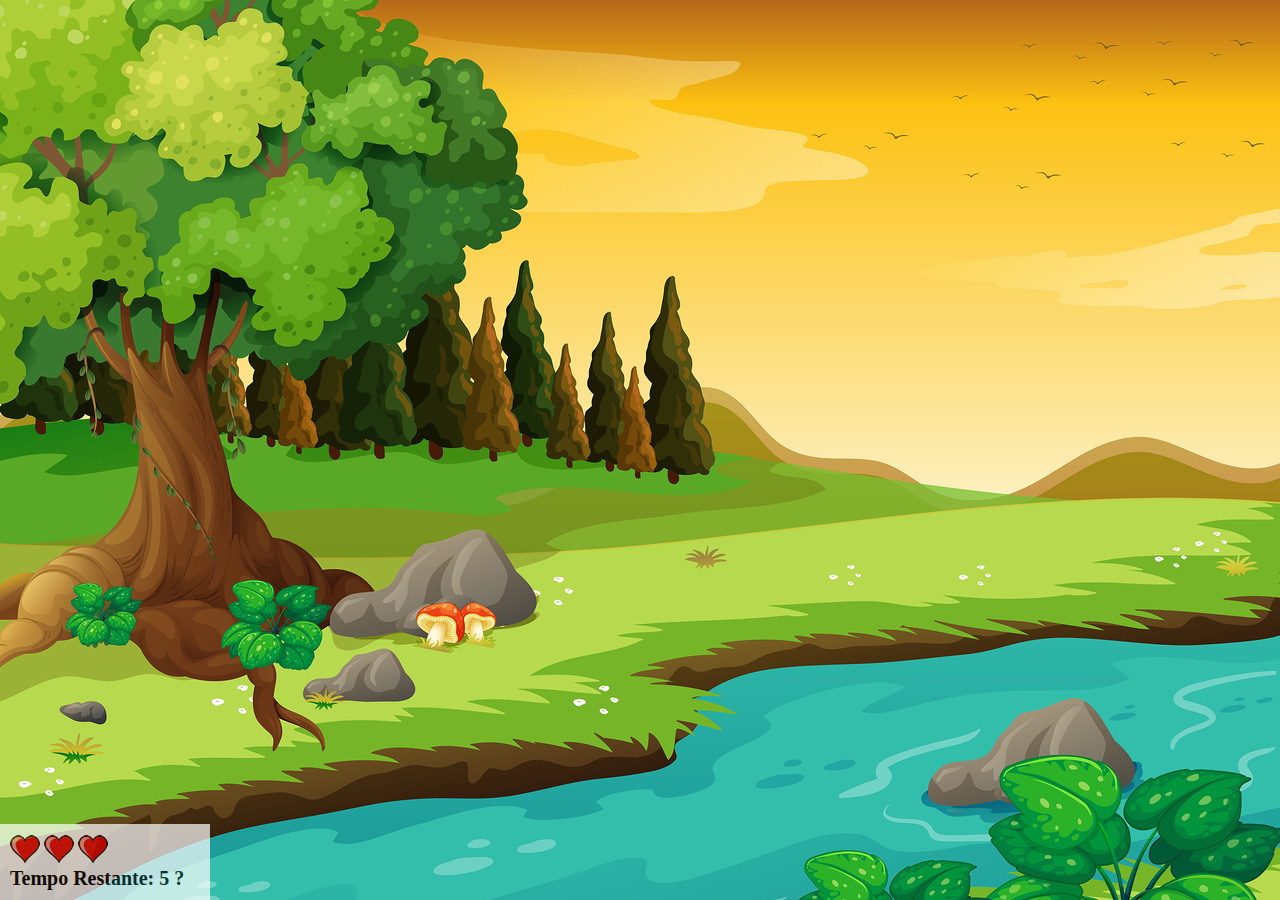
==== game.html @ c0c385d9 "First Commit" ====
<!DOCTYPE html>
<html lang="pt-bt">
<head>
	<meta charset="UTF-8">
	<meta name="viewport" content="width=device-width, initial-scale=1.0">
	<title>Game Mata Mosquito</title>
	<link rel="stylesheet" href="style.css">
	<script src="jogo.js"></script>
</head>
<body onresize="ajustaTelaDeFundo()">
	<div class="painel">
		<div class="vidas">
			<img id="vida1" src="imagens/coracao_cheio.png" >
			<img id="vida2" src="imagens/coracao_cheio.png" >
			<img id="vida3" src="imagens/coracao_cheio.png" >
		</div>
		<div class="cronometro">Tempo Restante: <span id="cronometro"></span> ?</div>

	</div>
		
	<script>
		document.getElementById('cronometro').innerHTML = tempo
		var criaMosquito = setInterval(function (){
		positionMosquito()
	}, 2000)
	</script>
	
</body>
</html>
---- style.css ----
body {
    background-image: url(imagens/bg.jpg);
    background-repeat: no-repeat;
    background-size: 100%;
}
.painel {
    position: absolute;
    width: 190px;
    padding: 10px;
    left: 0px;
    bottom: 0px;
    border-top: solid 1px #fff;
    background-color: #fff;
    opacity: 0.7;

}
.vidas {
    float: left;
}
.cronometro {
    float: left;
    font-size: 20px;
    font-weight: bold;
}

.mosquito1 {
    width: 50px;
    height: 50px;
}

.mosquito2 {
    width: 70px;
    height: 70px;
}

.mosquito3 {
    width: 90px;
    height: 90px;
}

.ladoDireito{
    transform: scaleX(1);
}
.ladoEsquerdo{
    transform: scaleX(-1);
}
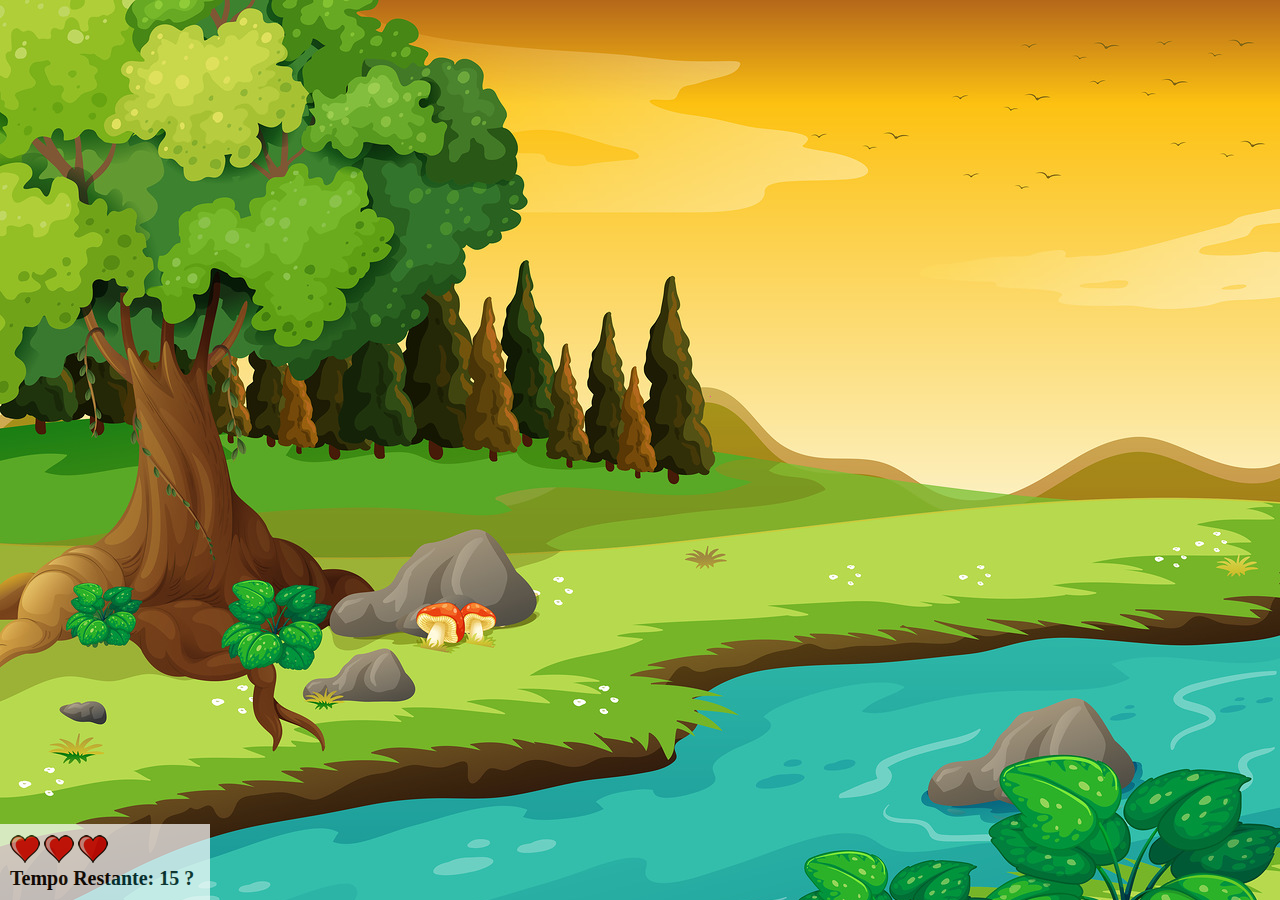
==== commit f7804b27: "Finalizado" ====
--- a/game.html
+++ b/game.html
@@ -22,7 +22,7 @@
 		document.getElementById('cronometro').innerHTML = tempo
 		var criaMosquito = setInterval(function (){
 		positionMosquito()
-	}, 2000)
+	}, criaMosquitoTempo)
 	</script>
 	
 </body>
--- a/style.css
+++ b/style.css
@@ -1,3 +1,6 @@
+html {
+    cursor: url(imagens/raquete.png) 30 30, auto;
+}
 body {
     background-image: url(imagens/bg.jpg);
     background-repeat: no-repeat;
